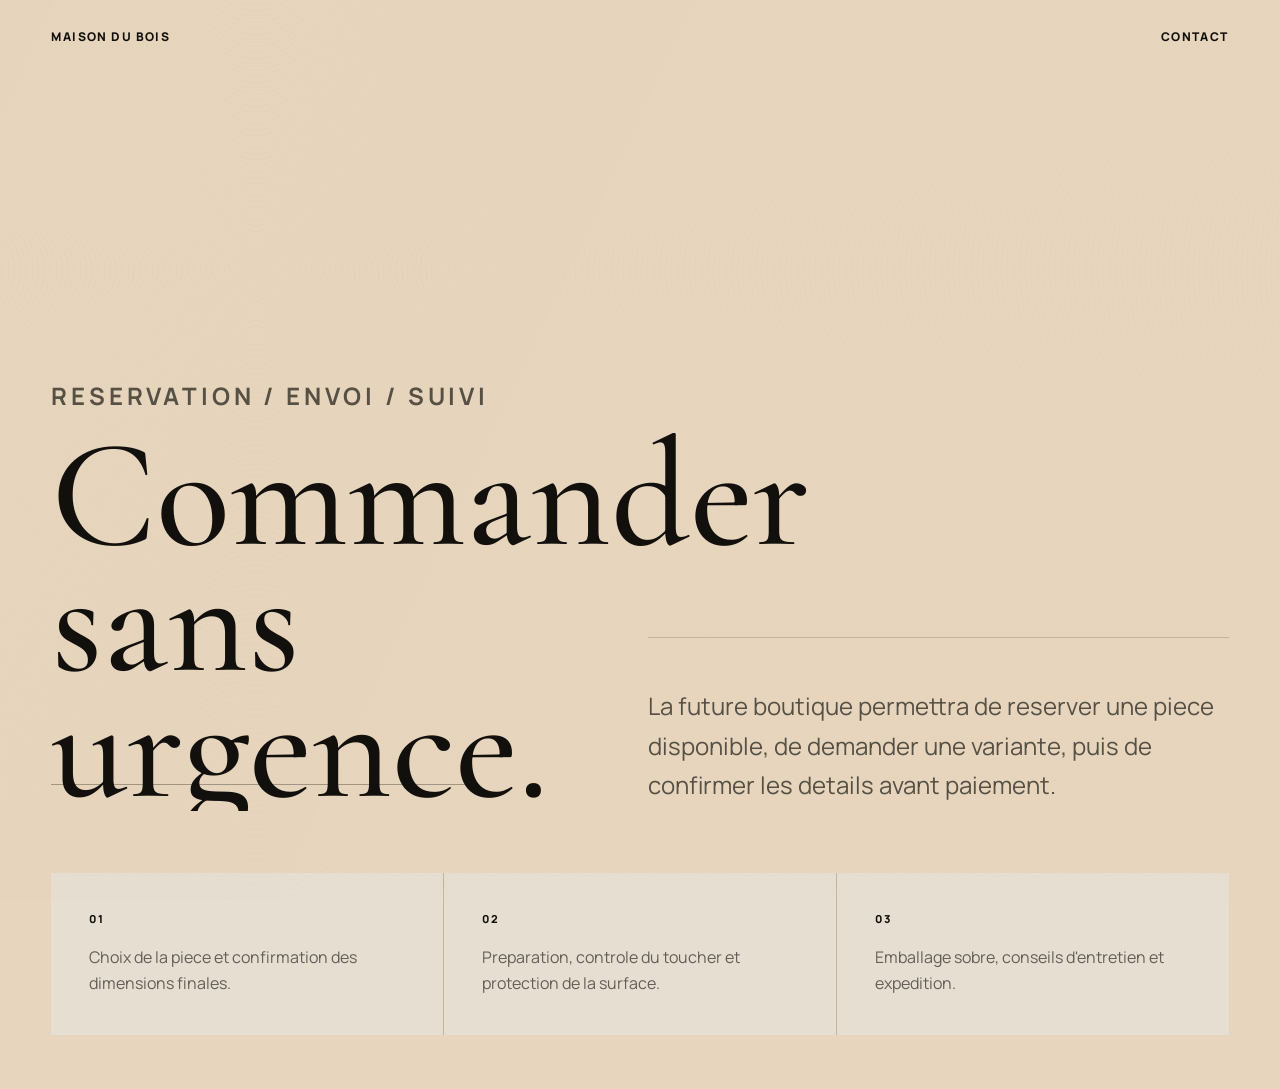
==== commande.html @ fa30abc0 "Ajouter la page commande" ====
<!doctype html>
<html lang="fr">
  <head>
    <meta charset="utf-8" />
    <meta name="viewport" content="width=device-width, initial-scale=1" />
    <title>Commande | Maison du Bois</title>
    <meta name="description" content="Reservation, commande et livraison des objets Maison du Bois." />
    <link rel="preconnect" href="https://fonts.googleapis.com" />
    <link rel="preconnect" href="https://fonts.gstatic.com" crossorigin />
    <link href="https://fonts.googleapis.com/css2?family=Cormorant+Garamond:wght@400;500;600&family=Manrope:wght@400;500;600;700&display=swap" rel="stylesheet" />
    <link rel="stylesheet" href="styles.css" />
    <link rel="stylesheet" href="solid-colors.css" />
    <link rel="stylesheet" href="immersive.css" />
  </head>
  <body class="page-body">
    <main class="page-shell">
      <nav class="page-nav"><a href="index.html">Maison du Bois</a><a href="contact.html">Contact</a></nav>
      <section class="page-hero">
        <div><p class="kicker">Reservation / Envoi / Suivi</p><h1>Commander sans urgence.</h1></div>
        <div class="page-panel"><p>La future boutique permettra de reserver une piece disponible, de demander une variante, puis de confirmer les details avant paiement.</p></div>
      </section>
      <section class="content-grid">
        <article><span>01</span><p>Choix de la piece et confirmation des dimensions finales.</p></article>
        <article><span>02</span><p>Preparation, controle du toucher et protection de la surface.</p></article>
        <article><span>03</span><p>Emballage sobre, conseils d'entretien et expedition.</p></article>
      </section>
    </main>
    <script src="immersive.js"></script>
  </body>
</html>
---- styles.css ----
:root {
  --ivory: #f4efe5;
  --ink: #12100c;
  --muted: rgba(18, 16, 12, 0.62);
  --line: rgba(18, 16, 12, 0.16);
  --serif: "Cormorant Garamond", Georgia, "Times New Roman", serif;
  --sans: "Manrope", Arial, Helvetica, sans-serif;
}

* { box-sizing: border-box; }
html { scroll-behavior: smooth; }
body {
  margin: 0;
  background: var(--ivory);
  color: var(--ink);
  font-family: var(--sans);
  overflow-x: hidden;
}
body::after {
  content: "";
  position: fixed;
  z-index: 200;
  inset: 0;
  pointer-events: none;
  opacity: 0.055;
  background-image: linear-gradient(115deg, rgba(18,16,12,0.08), transparent 42%), repeating-radial-gradient(circle at 20% 30%, rgba(18,16,12,0.2) 0 0.4px, transparent 0.8px 2.4px);
  mix-blend-mode: multiply;
}
body.intro-active { overflow: hidden; }
button, input, textarea { font: inherit; }
button, a { color: inherit; }

.intro {
  position: fixed;
  z-index: 100;
  inset: 0;
  display: grid;
  place-items: center;
  background: radial-gradient(circle at 50% 44%, rgba(255,255,255,0.62), transparent 28%), linear-gradient(135deg, #1b1610 0%, #7a5031 28%, #efe5d3 50%, #f7f0e4 62%, #3a271a 100%);
  color: var(--ink);
  transition: opacity 900ms cubic-bezier(0.19,1,0.22,1), visibility 900ms;
}
.intro::before, .intro::after {
  content: "";
  position: absolute;
  inset: 28px;
  border: 1px solid rgba(244,239,229,0.25);
  transform: scaleX(0);
  pointer-events: none;
  animation: frameReveal 1400ms cubic-bezier(0.19,1,0.22,1) 180ms forwards;
}
.intro::after { inset: 38px; transform-origin: right; animation-delay: 360ms; }
.intro.is-hidden { opacity: 0; visibility: hidden; pointer-events: none; }
.intro-content { position: relative; z-index: 2; display: grid; justify-items: center; gap: 28px; color: #f8f0e4; text-align: center; }
.intro-kicker, .intro-subtitle { margin: 0; text-transform: uppercase; letter-spacing: 0.18em; font-size: 11px; font-weight: 700; opacity: 0; animation: introText 1000ms cubic-bezier(0.19,1,0.22,1) 620ms forwards; }
.intro-subtitle { max-width: 280px; letter-spacing: 0.08em; line-height: 1.8; animation-delay: 820ms; }
.intro-mark {
  position: relative;
  width: min(330px, 72vw);
  aspect-ratio: 1;
  display: grid;
  place-items: center;
  border: 1px solid rgba(248,240,228,0.62);
  border-radius: 50%;
  text-align: center;
  text-transform: uppercase;
  letter-spacing: 0.08em;
  font-family: var(--serif);
  font-size: clamp(42px, 9vw, 86px);
  font-weight: 500;
  line-height: 0.84;
  color: #fff7ea;
  opacity: 0;
  box-shadow: 0 0 90px rgba(255,235,196,0.2), inset 0 0 70px rgba(255,255,255,0.08);
  animation: introMark 1200ms cubic-bezier(0.19,1,0.22,1) 420ms forwards;
}
.intro-mark::before, .intro-mark::after { content: ""; position: absolute; inset: 17px; border: 1px solid rgba(248,240,228,0.16); border-radius: 50%; }
.intro-mark::after { inset: auto; width: 1px; height: min(22vh,170px); bottom: calc(100% + 26px); left: 50%; background: linear-gradient(transparent, rgba(248,240,228,0.52)); border: 0; }
.enter-button {
  position: absolute;
  z-index: 2;
  bottom: clamp(34px, 8vh, 76px);
  min-width: 148px;
  height: 48px;
  border: 1px solid var(--ink);
  border-radius: 999px;
  background: rgba(18,16,12,0.86);
  color: #fff4e4;
  cursor: pointer;
  text-transform: uppercase;
  letter-spacing: 0.14em;
  font-size: 12px;
  font-weight: 700;
  overflow: hidden;
  opacity: 0;
  transform: translateY(18px);
  animation: enterRise 900ms cubic-bezier(0.19,1,0.22,1) 780ms forwards;
}
.enter-button::before, .buy-button::before { content: ""; position: absolute; inset: 0; transform: translateX(-110%); background: linear-gradient(90deg, transparent, rgba(255,255,255,0.22), transparent); transition: transform 700ms cubic-bezier(0.19,1,0.22,1); }
.enter-button:hover::before, .buy-button:hover::before { transform: translateX(110%); }

.topbar { position: fixed; z-index: 30; inset: 0 0 auto; height: 76px; display: flex; align-items: center; justify-content: space-between; padding: 18px clamp(18px,4vw,54px); mix-blend-mode: difference; color: white; }
.brand, .topbar a, .plain-button { text-decoration: none; text-transform: uppercase; letter-spacing: 0.12em; font-size: 12px; font-weight: 700; }
.topbar nav { display: flex; align-items: center; gap: 22px; }
.plain-button, .cart-button, .menu-button, .buy-button, .switcher button, .checkout { border: 1px solid currentColor; background: transparent; cursor: pointer; }
.plain-button { border: 0; padding: 0; }
.cart-button { height: 38px; padding: 0 13px; border-radius: 999px; text-transform: uppercase; letter-spacing: 0.1em; font-size: 12px; }
.cart-button span { display: inline-grid; place-items: center; min-width: 18px; height: 18px; margin-left: 7px; border-radius: 50%; background: currentColor; color: var(--ink); font-size: 10px; }
.menu-button { width: 38px; height: 38px; border-radius: 50%; display: grid; place-content: center; gap: 5px; }
.menu-button span { display: block; width: 15px; height: 1px; background: currentColor; }

.experience { position: relative; min-height: 100svh; overflow: hidden; background: var(--scene-bg); transition: background 850ms cubic-bezier(0.19,1,0.22,1); }
.experience::before { content: ""; position: absolute; z-index: 1; inset: 0; pointer-events: none; background: linear-gradient(90deg, rgba(18,16,12,0.045), transparent 18%, transparent 82%, rgba(18,16,12,0.055)), linear-gradient(180deg, rgba(255,255,255,0.16), transparent 38%, rgba(18,16,12,0.04)); }
.experience::after { content: ""; position: absolute; z-index: 1; top: 18%; right: 7%; width: min(32vw,380px); height: 1px; background: linear-gradient(90deg, transparent, rgba(18,16,12,0.42), transparent); transform-origin: left; animation: signatureSweep 7200ms cubic-bezier(0.19,1,0.22,1) infinite; }
.experience.theme-bowl { --scene-bg: radial-gradient(circle at 58% 48%, rgba(255,244,216,0.9), rgba(181,111,59,0) 32%), linear-gradient(100deg, #3d2718 0%, #b77b4f 38%, #f5ead8 55%, #6a4429 100%); }
.experience.theme-tray { --scene-bg: radial-gradient(circle at 57% 49%, rgba(255,241,196,0.86), rgba(195,148,72,0) 33%), linear-gradient(100deg, #2e2518 0%, #c69548 40%, #f7ead1 58%, #7c5a27 100%); }
.experience.theme-totem { --scene-bg: radial-gradient(circle at 56% 48%, rgba(246,255,224,0.84), rgba(132,153,104,0) 34%), linear-gradient(100deg, #253019 0%, #9caf75 38%, #f1edd6 57%, #4c5a35 100%); }
#scene { position: absolute; inset: 0; width: 100%; height: 100%; cursor: grab; }
#scene:active { cursor: grabbing; }
.luxury-orbit { position: absolute; z-index: 1; right: clamp(38px,12vw,190px); top: 50%; width: min(38vw,460px); aspect-ratio: 1; border: 1px solid rgba(18,16,12,0.08); border-radius: 50%; transform: translateY(-50%) rotate(0deg); animation: slowOrbit 24000ms linear infinite; pointer-events: none; }
.luxury-orbit::before { content: ""; position: absolute; inset: 16%; border-top: 1px solid rgba(18,16,12,0.14); border-radius: 50%; }
.vertical-signature { position: absolute; z-index: 2; right: 24px; top: 50%; transform: translateY(-50%) rotate(180deg); writing-mode: vertical-rl; text-transform: uppercase; letter-spacing: 0.16em; font-size: 10px; color: rgba(18,16,12,0.42); pointer-events: none; }
.product-copy { position: absolute; z-index: 2; left: clamp(18px,4vw,54px); top: 24vh; max-width: min(410px,42vw); pointer-events: none; }
body:not(.intro-active) .product-copy { animation: copyEnter 1000ms cubic-bezier(0.19,1,0.22,1) both; }
body:not(.intro-active) .product-meta, body:not(.intro-active) .switcher, body:not(.intro-active) .topbar { animation: softEnter 900ms cubic-bezier(0.19,1,0.22,1) 150ms both; }
.product-copy.is-changing, .product-meta.is-changing { animation: copySwap 520ms cubic-bezier(0.19,1,0.22,1) both; }
.kicker { margin: 0 0 18px; text-transform: uppercase; letter-spacing: 0.16em; font-size: 12px; font-weight: 700; }
h1 { margin: 0 0 18px; font-family: var(--serif); font-size: clamp(64px,10vw,148px); line-height: 0.86; font-weight: 500; }
.product-copy p:last-child { margin: 0; color: var(--muted); font-size: 17px; line-height: 1.6; }
.product-meta { position: absolute; z-index: 2; right: clamp(18px,4vw,54px); bottom: clamp(28px,5vw,64px); width: min(330px, calc(100% - 36px)); }
.product-meta span { display: block; margin-bottom: 10px; font-family: var(--serif); font-size: 74px; line-height: 0.82; }
.product-meta p { margin: 0 0 18px; text-transform: uppercase; letter-spacing: 0.14em; font-size: 12px; font-weight: 700; }
.buy-button, .checkout { width: 100%; height: 52px; border-radius: 999px; background: var(--ink); color: var(--ivory); text-transform: uppercase; letter-spacing: 0.12em; font-size: 12px; }
.buy-button { position: relative; overflow: hidden; }
.switcher { position: absolute; z-index: 3; left: 50%; bottom: clamp(24px,5vw,56px); transform: translateX(-50%); display: grid; grid-template-columns: 54px 136px 54px; align-items: center; gap: 14px; text-align: center; }
.switcher button { width: 54px; height: 54px; border-radius: 50%; background: rgba(244,239,229,0.7); backdrop-filter: blur(12px); font-size: 34px; line-height: 1; }
.switcher span, .switcher small { display: block; text-transform: uppercase; letter-spacing: 0.12em; font-size: 11px; }
.switcher small { margin-top: 7px; color: var(--muted); }
.product-link { position: absolute; z-index: 3; left: clamp(18px,4vw,54px); bottom: clamp(28px,5vw,64px); text-decoration: none; text-transform: uppercase; letter-spacing: 0.14em; font-size: 11px; font-weight: 800; border-bottom: 1px solid currentColor; padding-bottom: 8px; }

.atelier-band { display: grid; grid-template-columns: 1fr 1.4fr; gap: clamp(28px,6vw,90px); padding: clamp(70px,10vw,130px) clamp(18px,4vw,54px); background: var(--ink); color: var(--ivory); }
.atelier-band p:first-child { margin: 0; font-family: var(--serif); font-size: clamp(42px,6vw,86px); line-height: 0.95; }
.atelier-band p:last-child { align-self: end; margin: 0; max-width: 720px; color: rgba(244,239,229,0.72); font-size: 20px; line-height: 1.65; }
.matter { display: flex; gap: 10px; overflow: hidden; padding: 18px clamp(18px,4vw,54px); }
.matter span { flex: 1; min-width: 130px; padding: 13px 16px; border: 1px solid var(--line); border-radius: 999px; text-align: center; text-transform: uppercase; letter-spacing: 0.1em; font-size: 11px; font-weight: 700; }
.collection-section, .story-section, .process-section, .contact-section, .faq-section { padding: clamp(76px,11vw,150px) clamp(18px,4vw,54px); }
.section-heading { display: grid; grid-template-columns: minmax(150px,0.65fr) minmax(280px,1fr); gap: clamp(28px,7vw,110px); align-items: end; margin-bottom: clamp(34px,6vw,84px); }
.section-heading h2, .story-line h2, .contact-copy h2 { margin: 0; max-width: 930px; font-family: var(--serif); font-size: clamp(46px,7vw,112px); line-height: 0.94; font-weight: 500; }
.collection-grid { display: grid; grid-template-columns: repeat(3, minmax(0,1fr)); border-top: 1px solid var(--line); border-bottom: 1px solid var(--line); }
.product-card { min-height: 370px; padding: clamp(22px,3vw,42px); border-right: 1px solid var(--line); display: flex; flex-direction: column; justify-content: space-between; transition: background 420ms ease, transform 420ms cubic-bezier(0.19,1,0.22,1); }
.product-card:last-child { border-right: 0; }
.product-card:hover { background: rgba(18,16,12,0.035); transform: translateY(-8px); }
.product-card span, .process-item span { font-family: var(--serif); font-size: 48px; line-height: 1; }
.product-card h3 { margin: auto 0 18px; font-family: var(--serif); font-size: clamp(34px,4vw,56px); line-height: 0.95; font-weight: 500; }
.product-card p, .story-copy p, .contact-copy p, .care-section > p:last-child, .faq-list p, .process-item p { color: var(--muted); line-height: 1.7; font-size: 17px; }
.product-card button, .product-card a { align-self: flex-start; margin-top: 26px; border: 0; border-bottom: 1px solid currentColor; padding: 0 0 8px; background: transparent; text-transform: uppercase; letter-spacing: 0.12em; font-size: 11px; font-weight: 700; cursor: pointer; text-decoration: none; }
.product-card a { margin-top: 12px; color: var(--muted); }
.product-strip { display: grid; grid-template-columns: minmax(240px,0.56fr) minmax(0,1fr); gap: clamp(28px,7vw,100px); padding: clamp(74px,10vw,132px) 0 clamp(74px,10vw,132px) clamp(18px,4vw,54px); background: #211a13; color: var(--ivory); overflow: hidden; }
.product-strip h2 { margin: 0; font-family: var(--serif); font-size: clamp(42px,6vw,90px); font-weight: 500; line-height: 0.94; }
.strip-track { display: grid; grid-auto-flow: column; grid-auto-columns: minmax(250px,38vw); gap: 16px; overflow-x: auto; scroll-snap-type: x mandatory; padding: 0 clamp(18px,4vw,54px) 20px 0; }
.strip-track article { min-height: 390px; scroll-snap-align: center; border: 1px solid rgba(244,239,229,0.16); padding: 28px; display: flex; flex-direction: column; justify-content: space-between; background: linear-gradient(140deg, rgba(255,244,222,0.12), transparent 42%), rgba(255,255,255,0.025); cursor: pointer; transition: background 420ms ease, transform 420ms cubic-bezier(0.19,1,0.22,1); }
.strip-track article:hover { transform: translateY(-6px); background: linear-gradient(140deg, rgba(255,244,222,0.2), transparent 42%), rgba(255,255,255,0.055); }
.strip-track span, .strip-track h3 { font-family: var(--serif); }
.strip-track span { font-size: 54px; }
.strip-track h3 { margin: auto 0 18px; font-size: clamp(36px,4.5vw,68px); line-height: 0.9; font-weight: 500; }
.strip-track p { margin: 0; color: rgba(244,239,229,0.62); text-transform: uppercase; letter-spacing: 0.12em; font-size: 11px; }
.story-section { display: grid; grid-template-columns: minmax(240px,0.9fr) minmax(280px,1fr); gap: clamp(30px,8vw,120px); background: #16130f; color: var(--ivory); }
.story-copy { align-self: end; display: grid; gap: 20px; }
.story-copy p { color: rgba(244,239,229,0.68); margin: 0; }
.process-list { border-top: 1px solid var(--line); }
.process-item { display: grid; grid-template-columns: 120px minmax(260px,1fr); gap: clamp(18px,4vw,70px); padding: 30px 0; border-bottom: 1px solid var(--line); align-items: center; }
.process-item p { margin: 0; max-width: 760px; }
.care-section { display: grid; grid-template-columns: 0.4fr 1fr; gap: clamp(28px,8vw,120px); padding: clamp(58px,9vw,110px) clamp(18px,4vw,54px); background: #e8dfcf; }
.care-section > p:last-child { margin: 0; max-width: 860px; font-family: var(--serif); font-size: clamp(30px,4.4vw,64px); line-height: 1.08; color: var(--ink); }
.contact-section { display: grid; grid-template-columns: minmax(260px,1fr) minmax(280px,520px); gap: clamp(30px,8vw,120px); align-items: start; }
.contact-form { display: grid; gap: 18px; }
.contact-form label { display: grid; gap: 10px; text-transform: uppercase; letter-spacing: 0.12em; font-size: 11px; font-weight: 700; }
.contact-form input, .contact-form textarea { width: 100%; border: 0; border-bottom: 1px solid var(--ink); background: transparent; padding: 15px 0; outline: 0; color: var(--ink); text-transform: none; letter-spacing: 0; font-size: 18px; font-weight: 400; }
.contact-form textarea { min-height: 130px; resize: vertical; }
.form-note { min-height: 22px; margin: 0; color: var(--muted); font-size: 14px; }
.faq-section { background: #f8f4ec; }
.faq-list { border-top: 1px solid var(--line); }
.faq-list details { border-bottom: 1px solid var(--line); padding: 24px 0; }
.faq-list summary { cursor: pointer; list-style: none; font-family: var(--serif); font-size: clamp(26px,3vw,42px); }
.faq-list summary::-webkit-details-marker { display: none; }
.faq-list summary::after { content: "+"; float: right; font-family: var(--sans); font-size: 28px; }
.faq-list details[open] summary::after { content: "-"; }
.site-footer { display: grid; grid-template-columns: 1fr repeat(3, auto); gap: 20px; padding: 28px clamp(18px,4vw,54px); border-top: 1px solid var(--line); text-transform: uppercase; letter-spacing: 0.12em; font-size: 11px; font-weight: 700; }
.site-footer a { text-decoration: none; }
.reveal { opacity: 0; transform: translateY(34px); filter: blur(10px); transition: opacity 1000ms cubic-bezier(0.19,1,0.22,1), transform 1000ms cubic-bezier(0.19,1,0.22,1), filter 1000ms cubic-bezier(0.19,1,0.22,1); }
.reveal.is-visible { opacity: 1; transform: translateY(0); filter: blur(0); }

.panel { position: fixed; z-index: 50; top: 0; right: 0; width: min(440px,100%); height: 100svh; padding: 24px; background: var(--ivory); transform: translateX(100%); transition: transform 220ms ease; }
.panel.is-open { transform: translateX(0); }
.panel-head { display: flex; justify-content: space-between; align-items: center; padding-bottom: 18px; border-bottom: 1px solid var(--line); margin-bottom: 22px; }
.panel-head h2 { margin: 0; text-transform: uppercase; letter-spacing: 0.12em; font-size: 13px; }
.panel-head button { border: 0; background: transparent; cursor: pointer; font-size: 22px; }
.empty { color: var(--muted); }
.cart-line { display: flex; justify-content: space-between; padding: 14px 0; border-bottom: 1px solid var(--line); }
.checkout { position: absolute; left: 24px; right: 24px; bottom: 24px; width: calc(100% - 48px); }
.contact-form .checkout { position: relative; left: auto; right: auto; bottom: auto; width: 100%; margin-top: 10px; }
.panel input { width: 100%; border: 0; border-bottom: 1px solid var(--ink); background: transparent; padding: 18px 0; outline: 0; font-size: 20px; }
.menu-panel a { display: block; padding: 18px 0; border-bottom: 1px solid var(--line); text-decoration: none; font-family: var(--serif); font-size: 44px; }
.overlay { position: fixed; inset: 0; z-index: 40; pointer-events: none; opacity: 0; background: rgba(18,16,12,0.38); transition: opacity 220ms ease; }
.overlay.is-open { pointer-events: auto; opacity: 1; }

.page-body { min-height: 100svh; background: radial-gradient(circle at 80% 18%, rgba(170,112,57,0.28), transparent 28%), linear-gradient(140deg, #f5eee2, #e2d0b6 56%, #231a12); }
.page-shell { min-height: 100svh; padding: 28px clamp(18px,4vw,54px) 54px; }
.page-nav { display: flex; align-items: center; justify-content: space-between; gap: 20px; text-transform: uppercase; letter-spacing: 0.12em; font-size: 12px; font-weight: 800; }
.page-nav a { text-decoration: none; }
.page-hero { display: grid; grid-template-columns: minmax(280px,0.85fr) minmax(280px,1fr); gap: clamp(34px,8vw,120px); align-items: end; min-height: calc(100svh - 116px); padding-top: 80px; }
.page-hero h1 { max-width: 920px; font-family: var(--serif); font-size: clamp(72px,12vw,164px); line-height: 0.82; font-weight: 500; }
.page-hero p { max-width: 640px; color: rgba(18,16,12,0.68); font-size: clamp(18px,2vw,24px); line-height: 1.65; }
.page-panel { border-top: 1px solid var(--line); padding-top: 24px; }
.product-visual { min-height: min(58vw,620px); border: 1px solid rgba(18,16,12,0.14); background: radial-gradient(circle at 48% 38%, rgba(255,244,220,0.68), transparent 29%), linear-gradient(135deg, rgba(83,43,20,0.88), rgba(190,126,66,0.65), rgba(245,235,216,0.78)); display: grid; place-items: center; position: relative; overflow: hidden; }
.product-visual::before { content: ""; width: min(56%,310px); aspect-ratio: 1.65; border-radius: 34% 42% 38% 44%; background: linear-gradient(90deg, rgba(54,24,10,0.38), transparent 22%, rgba(255,226,168,0.36) 54%, rgba(54,24,10,0.28)), repeating-linear-gradient(8deg, rgba(68,30,12,0.22) 0 2px, rgba(205,134,68,0.26) 2px 8px); box-shadow: 0 38px 90px rgba(18,16,12,0.28); transform: rotate(-8deg); }
.product-visual.round::before { aspect-ratio: 0.76; border-radius: 46% 44% 34% 36%; }
.product-visual.board::before { aspect-ratio: 2.7; border-radius: 40px; }
.product-specs, .content-grid { display: grid; grid-template-columns: repeat(3,minmax(0,1fr)); gap: 1px; margin-top: 44px; background: var(--line); }
.product-specs div, .content-grid article { background: rgba(244,239,229,0.72); padding: clamp(22px,3vw,38px); }
.product-specs span, .content-grid span { display: block; margin-bottom: 18px; text-transform: uppercase; letter-spacing: 0.14em; font-size: 11px; font-weight: 800; }
.product-specs p, .content-grid p { margin: 0; color: var(--muted); line-height: 1.65; }
.page-actions { display: flex; gap: 12px; flex-wrap: wrap; margin-top: 34px; }
.page-actions a { min-width: 172px; height: 50px; display: inline-grid; place-items: center; border: 1px solid var(--ink); border-radius: 999px; text-decoration: none; text-transform: uppercase; letter-spacing: 0.12em; font-size: 11px; font-weight: 800; }
.page-actions a:first-child { background: var(--ink); color: var(--ivory); }

@keyframes frameReveal { to { transform: scaleX(1); } }
@keyframes introMark { from { opacity: 0; transform: scale(0.94); filter: blur(8px); } to { opacity: 1; transform: scale(1); filter: blur(0); } }
@keyframes introText { from { opacity: 0; transform: translateY(12px); filter: blur(8px); } to { opacity: 0.82; transform: translateY(0); filter: blur(0); } }
@keyframes enterRise { to { opacity: 1; transform: translateY(0); } }
@keyframes copyEnter { from { opacity: 0; transform: translateY(26px); filter: blur(9px); } to { opacity: 1; transform: translateY(0); filter: blur(0); } }
@keyframes softEnter { from { opacity: 0; transform: translateY(16px); } to { opacity: 1; transform: translateY(0); } }
@keyframes copySwap { from { opacity: 0; transform: translateY(16px); filter: blur(8px); } to { opacity: 1; transform: translateY(0); filter: blur(0); } }
@keyframes slowOrbit { to { transform: translateY(-50%) rotate(360deg); } }
@keyframes signatureSweep { 0%, 18% { transform: scaleX(0); opacity: 0; } 42% { transform: scaleX(1); opacity: 0.6; } 70%, 100% { transform: scaleX(0); opacity: 0; } }
@media (prefers-reduced-motion: reduce) { *, *::before, *::after { animation-duration: 1ms !important; scroll-behavior: auto !important; transition-duration: 1ms !important; } }
@media (max-width: 820px) {
  .topbar nav a, .plain-button { display: none; }
  .product-copy { top: 92px; max-width: calc(100% - 36px); }
  h1 { max-width: 7ch; font-size: 64px; }
  .product-copy p:last-child { max-width: 280px; font-size: 15px; }
  .product-meta { left: 18px; right: 18px; bottom: 112px; width: auto; }
  .product-link { left: 18px; bottom: 92px; }
  .product-meta span { display: none; }
  .switcher { bottom: 28px; grid-template-columns: 50px 120px 50px; gap: 10px; }
  .switcher button { width: 50px; height: 50px; }
  .atelier-band, .collection-grid, .story-section, .contact-section, .section-heading, .care-section, .product-strip, .page-hero, .product-specs, .content-grid { grid-template-columns: 1fr; }
  .vertical-signature, .luxury-orbit { display: none; }
  .product-strip { padding-right: 0; }
  .strip-track { grid-auto-columns: minmax(230px,76vw); }
  .product-card { min-height: 300px; border-right: 0; border-bottom: 1px solid var(--line); }
  .site-footer { grid-template-columns: 1fr; }
  .product-visual { min-height: 420px; }
}
@media (max-width: 460px) {
  .topbar { height: 64px; padding: 13px 14px; }
  .brand { max-width: 120px; }
  .cart-button { width: 38px; padding: 0; font-size: 0; }
  .cart-button span { margin-left: 0; }
  .product-copy { top: 82px; }
  h1 { font-size: 52px; }
}
---- solid-colors.css ----
.intro {
  background: #1b1610;
}

.experience::before {
  background: rgba(255, 244, 226, 0.035);
}

.experience::after {
  background: rgba(18, 16, 12, 0.42);
}

.experience.theme-bowl {
  --scene-bg: #9b633d;
}

.experience.theme-tray {
  --scene-bg: #b98a48;
}

.experience.theme-totem {
  --scene-bg: #7f8f61;
}

.page-body {
  background: #e7d6bd;
}

.product-visual {
  background: #a87047;
}

.product-visual::before {
  background: #6f3718;
}

.strip-track article {
  background: rgba(255, 255, 255, 0.025);
}

.strip-track article:hover {
  background: rgba(255, 255, 255, 0.055);
}
---- immersive.css ----
body {
  --scroll-tone: #f4efe5;
}

.scroll-progress {
  position: fixed;
  z-index: 80;
  left: 0;
  top: 0;
  width: 100%;
  height: 2px;
  transform-origin: left;
  transform: scaleX(0);
  background: currentColor;
  color: rgba(244, 239, 229, 0.9);
  mix-blend-mode: difference;
  pointer-events: none;
}

.reveal,
.kinetic-line,
.section-heading,
.story-copy,
.process-item,
.product-card,
.content-grid article,
.product-specs div {
  will-change: transform, opacity, filter;
}

.kinetic-line {
  display: inline-block;
  overflow: hidden;
  vertical-align: top;
}

.kinetic-line > span {
  display: inline-block;
  transform: translateY(112%) rotate(2deg);
  opacity: 0;
  filter: blur(12px);
  transition:
    transform 1100ms cubic-bezier(0.19, 1, 0.22, 1),
    opacity 900ms cubic-bezier(0.19, 1, 0.22, 1),
    filter 900ms cubic-bezier(0.19, 1, 0.22, 1);
}

.is-visible .kinetic-line > span,
.kinetic-line.is-visible > span {
  transform: translateY(0) rotate(0deg);
  opacity: 1;
  filter: blur(0);
}

.section-heading h2,
.story-line h2,
.contact-copy h2,
.page-hero h1 {
  letter-spacing: 0;
  text-wrap: balance;
}

.scroll-chapter {
  min-height: 88svh;
  display: grid;
  grid-template-columns: minmax(260px, 0.85fr) minmax(280px, 1fr);
  align-items: center;
  gap: clamp(34px, 8vw, 120px);
  padding: clamp(90px, 12vw, 170px) clamp(18px, 4vw, 54px);
  background: var(--chapter-bg);
  color: var(--chapter-ink);
  transition: background 700ms cubic-bezier(0.19, 1, 0.22, 1), color 700ms cubic-bezier(0.19, 1, 0.22, 1);
}

.scroll-chapter h2 {
  margin: 0;
  max-width: 920px;
  font-family: var(--serif);
  font-size: clamp(58px, 9vw, 140px);
  line-height: 0.86;
  font-weight: 500;
}

.scroll-chapter p {
  margin: 0;
  max-width: 650px;
  color: color-mix(in srgb, var(--chapter-ink) 68%, transparent);
  font-size: clamp(18px, 2vw, 24px);
  line-height: 1.65;
}

.chapter-dark {
  --chapter-bg: #16130f;
  --chapter-ink: #f4efe5;
}

.chapter-clay {
  --chapter-bg: #9b633d;
  --chapter-ink: #190f09;
}

.chapter-olive {
  --chapter-bg: #7f8f61;
  --chapter-ink: #11130d;
}

.chapter-stone {
  --chapter-bg: #e7d6bd;
  --chapter-ink: #12100c;
}

.detail-rail {
  display: grid;
  grid-template-columns: repeat(4, minmax(160px, 1fr));
  border-top: 1px solid currentColor;
  border-bottom: 1px solid currentColor;
}

.detail-rail span {
  min-height: 150px;
  display: grid;
  align-content: end;
  padding: 22px;
  border-right: 1px solid currentColor;
  text-transform: uppercase;
  letter-spacing: 0.12em;
  font-size: 11px;
  font-weight: 800;
}

.detail-rail span:last-child {
  border-right: 0;
}

.page-hero,
.product-specs,
.content-grid {
  animation: pageArrive 1100ms cubic-bezier(0.19, 1, 0.22, 1) both;
}

.page-hero {
  position: relative;
}

.page-hero::after {
  content: "";
  position: absolute;
  left: 0;
  bottom: 44px;
  width: min(38vw, 420px);
  height: 1px;
  background: currentColor;
  opacity: 0.32;
  transform-origin: left;
  animation: lineGrow 1400ms cubic-bezier(0.19, 1, 0.22, 1) both 260ms;
}

.page-body .contact-form,
.page-body .page-panel,
.product-visual {
  transform: translateY(18px);
  animation: pageFloat 1200ms cubic-bezier(0.19, 1, 0.22, 1) both 180ms;
}

.site-footer {
  background: #12100c;
  color: #f4efe5;
}

@keyframes pageArrive {
  from { opacity: 0; transform: translateY(26px); filter: blur(12px); }
  to { opacity: 1; transform: translateY(0); filter: blur(0); }
}

@keyframes pageFloat {
  from { opacity: 0; transform: translateY(34px) scale(0.985); filter: blur(14px); }
  to { opacity: 1; transform: translateY(0) scale(1); filter: blur(0); }
}

@keyframes lineGrow {
  from { transform: scaleX(0); }
  to { transform: scaleX(1); }
}

@media (max-width: 820px) {
  .scroll-chapter {
    grid-template-columns: 1fr;
    min-height: auto;
  }

  .detail-rail {
    grid-template-columns: 1fr 1fr;
  }
}
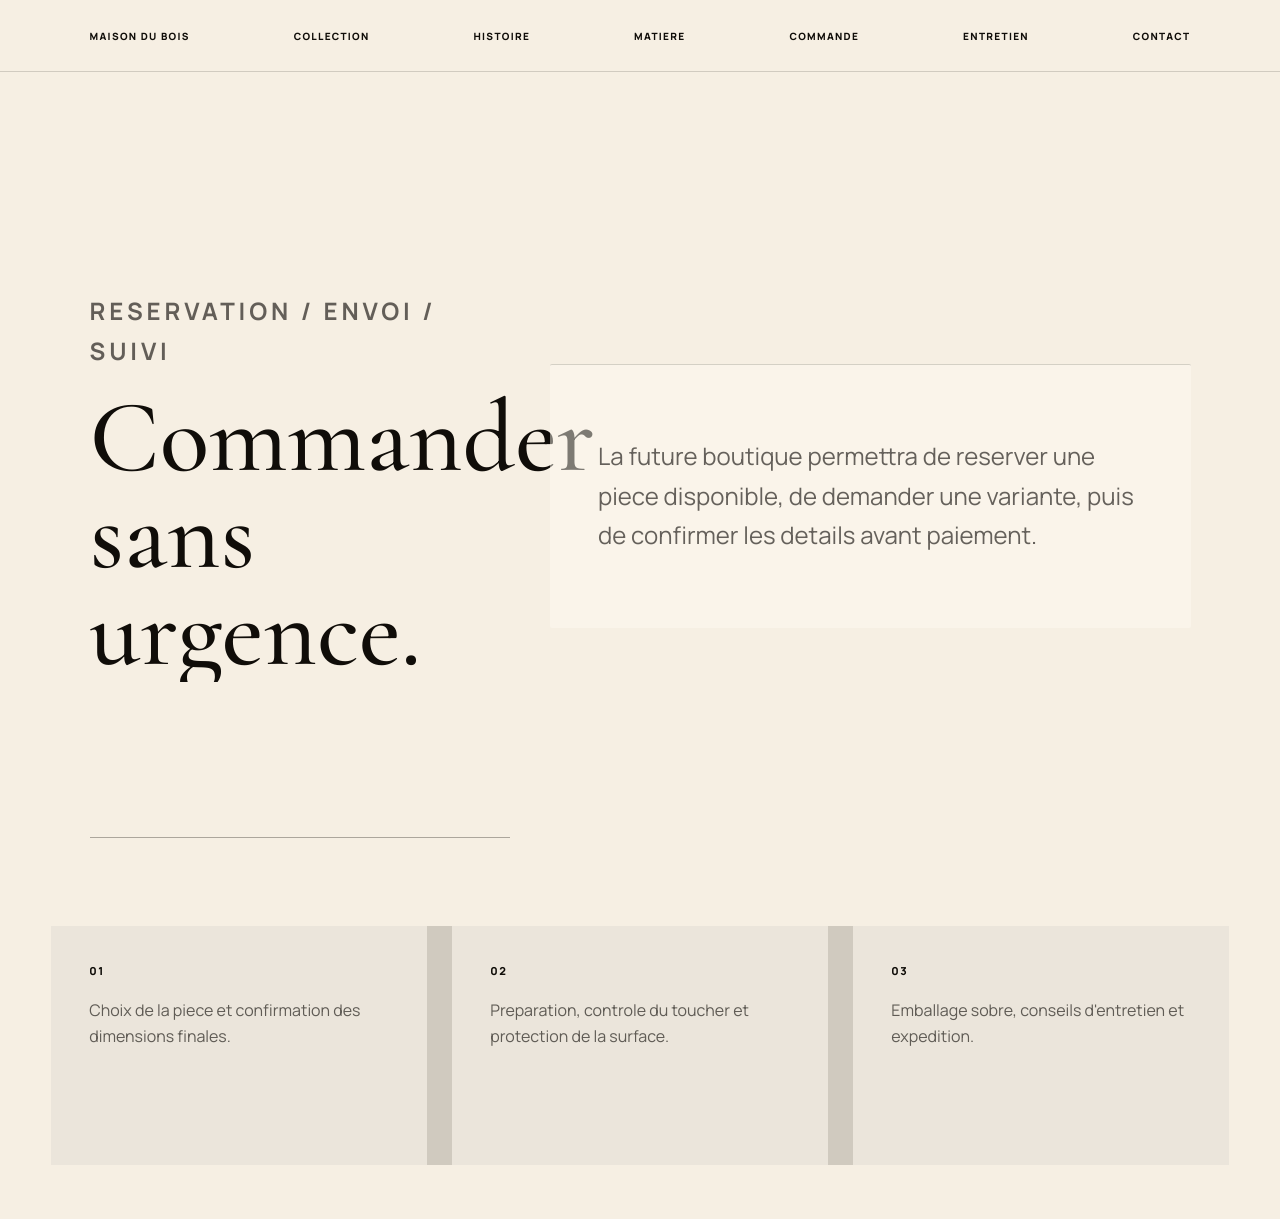
==== commit 223f5df3: "Unify order page design" ====
--- a/commande.html
+++ b/commande.html
@@ -7,24 +7,12 @@
     <meta name="description" content="Reservation, commande et livraison des objets Maison du Bois." />
     <link rel="preconnect" href="https://fonts.googleapis.com" />
     <link rel="preconnect" href="https://fonts.gstatic.com" crossorigin />
-    <link href="https://fonts.googleapis.com/css2?family=Cormorant+Garamond:wght@400;500;600&family=Manrope:wght@400;500;600;700&display=swap" rel="stylesheet" />
+    <link href="https://fonts.googleapis.com/css2?family=Cormorant+Garamond:wght@400;500;600&family=Manrope:wght@400;500;600;700;800&display=swap" rel="stylesheet" />
     <link rel="stylesheet" href="styles.css" />
     <link rel="stylesheet" href="solid-colors.css" />
     <link rel="stylesheet" href="immersive.css" />
+    <link rel="stylesheet" href="pro-system.css" />
+    <link rel="stylesheet" href="golden-ratio.css" />
   </head>
-  <body class="page-body">
-    <main class="page-shell">
-      <nav class="page-nav"><a href="index.html">Maison du Bois</a><a href="contact.html">Contact</a></nav>
-      <section class="page-hero">
-        <div><p class="kicker">Reservation / Envoi / Suivi</p><h1>Commander sans urgence.</h1></div>
-        <div class="page-panel"><p>La future boutique permettra de reserver une piece disponible, de demander une variante, puis de confirmer les details avant paiement.</p></div>
-      </section>
-      <section class="content-grid">
-        <article><span>01</span><p>Choix de la piece et confirmation des dimensions finales.</p></article>
-        <article><span>02</span><p>Preparation, controle du toucher et protection de la surface.</p></article>
-        <article><span>03</span><p>Emballage sobre, conseils d'entretien et expedition.</p></article>
-      </section>
-    </main>
-    <script src="immersive.js"></script>
-  </body>
+  <body class="page-body"><main class="page-shell"><nav class="page-nav"><a href="index.html">Maison du Bois</a><a href="index.html#collection">Collection</a><a href="histoire.html">Histoire</a><a href="matiere.html">Matiere</a><a href="commande.html">Commande</a><a href="entretien.html">Entretien</a><a href="contact.html">Contact</a></nav><section class="page-hero"><div><p class="kicker">Reservation / Envoi / Suivi</p><h1>Commander sans urgence.</h1></div><div class="page-panel"><p>La future boutique permettra de reserver une piece disponible, de demander une variante, puis de confirmer les details avant paiement.</p></div></section><section class="content-grid"><article><span>01</span><p>Choix de la piece et confirmation des dimensions finales.</p></article><article><span>02</span><p>Preparation, controle du toucher et protection de la surface.</p></article><article><span>03</span><p>Emballage sobre, conseils d'entretien et expedition.</p></article></section></main><script src="immersive.js"></script></body>
 </html>
--- a/immersive.css
+++ b/immersive.css
@@ -1,194 +1,2 @@
-body {
-  --scroll-tone: #f4efe5;
-}
-
-.scroll-progress {
-  position: fixed;
-  z-index: 80;
-  left: 0;
-  top: 0;
-  width: 100%;
-  height: 2px;
-  transform-origin: left;
-  transform: scaleX(0);
-  background: currentColor;
-  color: rgba(244, 239, 229, 0.9);
-  mix-blend-mode: difference;
-  pointer-events: none;
-}
-
-.reveal,
-.kinetic-line,
-.section-heading,
-.story-copy,
-.process-item,
-.product-card,
-.content-grid article,
-.product-specs div {
-  will-change: transform, opacity, filter;
-}
-
-.kinetic-line {
-  display: inline-block;
-  overflow: hidden;
-  vertical-align: top;
-}
-
-.kinetic-line > span {
-  display: inline-block;
-  transform: translateY(112%) rotate(2deg);
-  opacity: 0;
-  filter: blur(12px);
-  transition:
-    transform 1100ms cubic-bezier(0.19, 1, 0.22, 1),
-    opacity 900ms cubic-bezier(0.19, 1, 0.22, 1),
-    filter 900ms cubic-bezier(0.19, 1, 0.22, 1);
-}
-
-.is-visible .kinetic-line > span,
-.kinetic-line.is-visible > span {
-  transform: translateY(0) rotate(0deg);
-  opacity: 1;
-  filter: blur(0);
-}
-
-.section-heading h2,
-.story-line h2,
-.contact-copy h2,
-.page-hero h1 {
-  letter-spacing: 0;
-  text-wrap: balance;
-}
-
-.scroll-chapter {
-  min-height: 88svh;
-  display: grid;
-  grid-template-columns: minmax(260px, 0.85fr) minmax(280px, 1fr);
-  align-items: center;
-  gap: clamp(34px, 8vw, 120px);
-  padding: clamp(90px, 12vw, 170px) clamp(18px, 4vw, 54px);
-  background: var(--chapter-bg);
-  color: var(--chapter-ink);
-  transition: background 700ms cubic-bezier(0.19, 1, 0.22, 1), color 700ms cubic-bezier(0.19, 1, 0.22, 1);
-}
-
-.scroll-chapter h2 {
-  margin: 0;
-  max-width: 920px;
-  font-family: var(--serif);
-  font-size: clamp(58px, 9vw, 140px);
-  line-height: 0.86;
-  font-weight: 500;
-}
-
-.scroll-chapter p {
-  margin: 0;
-  max-width: 650px;
-  color: color-mix(in srgb, var(--chapter-ink) 68%, transparent);
-  font-size: clamp(18px, 2vw, 24px);
-  line-height: 1.65;
-}
-
-.chapter-dark {
-  --chapter-bg: #16130f;
-  --chapter-ink: #f4efe5;
-}
-
-.chapter-clay {
-  --chapter-bg: #9b633d;
-  --chapter-ink: #190f09;
-}
-
-.chapter-olive {
-  --chapter-bg: #7f8f61;
-  --chapter-ink: #11130d;
-}
-
-.chapter-stone {
-  --chapter-bg: #e7d6bd;
-  --chapter-ink: #12100c;
-}
-
-.detail-rail {
-  display: grid;
-  grid-template-columns: repeat(4, minmax(160px, 1fr));
-  border-top: 1px solid currentColor;
-  border-bottom: 1px solid currentColor;
-}
-
-.detail-rail span {
-  min-height: 150px;
-  display: grid;
-  align-content: end;
-  padding: 22px;
-  border-right: 1px solid currentColor;
-  text-transform: uppercase;
-  letter-spacing: 0.12em;
-  font-size: 11px;
-  font-weight: 800;
-}
-
-.detail-rail span:last-child {
-  border-right: 0;
-}
-
-.page-hero,
-.product-specs,
-.content-grid {
-  animation: pageArrive 1100ms cubic-bezier(0.19, 1, 0.22, 1) both;
-}
-
-.page-hero {
-  position: relative;
-}
-
-.page-hero::after {
-  content: "";
-  position: absolute;
-  left: 0;
-  bottom: 44px;
-  width: min(38vw, 420px);
-  height: 1px;
-  background: currentColor;
-  opacity: 0.32;
-  transform-origin: left;
-  animation: lineGrow 1400ms cubic-bezier(0.19, 1, 0.22, 1) both 260ms;
-}
-
-.page-body .contact-form,
-.page-body .page-panel,
-.product-visual {
-  transform: translateY(18px);
-  animation: pageFloat 1200ms cubic-bezier(0.19, 1, 0.22, 1) both 180ms;
-}
-
-.site-footer {
-  background: #12100c;
-  color: #f4efe5;
-}
-
-@keyframes pageArrive {
-  from { opacity: 0; transform: translateY(26px); filter: blur(12px); }
-  to { opacity: 1; transform: translateY(0); filter: blur(0); }
-}
-
-@keyframes pageFloat {
-  from { opacity: 0; transform: translateY(34px) scale(0.985); filter: blur(14px); }
-  to { opacity: 1; transform: translateY(0) scale(1); filter: blur(0); }
-}
-
-@keyframes lineGrow {
-  from { transform: scaleX(0); }
-  to { transform: scaleX(1); }
-}
-
-@media (max-width: 820px) {
-  .scroll-chapter {
-    grid-template-columns: 1fr;
-    min-height: auto;
-  }
-
-  .detail-rail {
-    grid-template-columns: 1fr 1fr;
-  }
-}
+@import url('https://fonts.googleapis.com/css2?family=Bodoni+Moda:opsz,wght@6..96,400;6..96,500;6..96,600&family=Instrument+Sans:wght@400;500;600;700&display=swap');
+:root{--paper:#f6efe3;--paper-2:#ebe1cf;--ink:#100d09;--cream:#fff6e8;--muted-dark:rgba(16,13,9,.64);--muted-light:rgba(255,246,232,.72);--line-dark:rgba(16,13,9,.16);--line-light:rgba(255,246,232,.18);--hero-wood:#d8b596;--hero-oak:#d9c88e;--hero-olive:#c4d0b3;--serif:"Bodoni Moda",Didot,"Times New Roman",serif;--sans:"Instrument Sans",Arial,Helvetica,sans-serif}*{letter-spacing:0}body{background:var(--paper);color:var(--ink);font-family:var(--sans)}body:after{display:none}a{color:inherit}.scroll-progress{position:fixed;z-index:80;left:0;top:0;width:100%;height:2px;transform-origin:left;transform:scaleX(0);background:currentColor;color:rgba(244,239,229,.9);mix-blend-mode:difference;pointer-events:none}.kinetic-line{display:inline-block;overflow:hidden;vertical-align:top}.kinetic-line>span{display:inline-block;transform:translateY(112%) rotate(2deg);opacity:0;filter:blur(12px);transition:transform 1100ms cubic-bezier(.19,1,.22,1),opacity 900ms cubic-bezier(.19,1,.22,1),filter 900ms cubic-bezier(.19,1,.22,1)}.is-visible .kinetic-line>span,.kinetic-line.is-visible>span{transform:translateY(0) rotate(0);opacity:1;filter:blur(0)}.intro{isolation:isolate;background:radial-gradient(circle at 22% 18%,rgba(190,160,106,.46) 0 14%,transparent 32%),radial-gradient(circle at 78% 12%,rgba(78,105,72,.5) 0 18%,transparent 38%),radial-gradient(circle at 34% 78%,rgba(91,60,34,.5) 0 22%,transparent 46%),linear-gradient(135deg,#23331f 0%,#72825f 34%,#d7c097 63%,#6f4529 100%);color:var(--cream)}.intro:before,.intro:after{content:"";position:absolute;pointer-events:none;transform:none;animation:none}.intro:before{z-index:0;inset:0;border:0;background:linear-gradient(115deg,transparent 0 22%,rgba(255,246,232,.22) 22% 23%,transparent 23% 100%),radial-gradient(ellipse at 18% 46%,rgba(29,58,32,.74) 0 16%,transparent 17%),radial-gradient(ellipse at 64% 58%,rgba(42,72,39,.62) 0 22%,transparent 23%),radial-gradient(ellipse at 48% 37%,rgba(201,170,116,.4) 0 18%,transparent 19%);mix-blend-mode:multiply}.intro:after{z-index:1;inset:28px;border:1px solid rgba(255,246,232,.34);background:repeating-linear-gradient(90deg,rgba(255,255,255,.055) 0 1px,transparent 1px 10px),radial-gradient(circle at 50% 50%,transparent 0 34%,rgba(16,13,9,.34) 100%)}.intro-content{position:relative;z-index:2}.intro-mark{position:relative;width:min(320px,58vw);aspect-ratio:1;border:0!important;border-radius:50%;font-size:0!important;color:transparent!important;background:radial-gradient(circle,rgba(16,13,9,.42),rgba(16,13,9,.12) 62%,transparent 64%);box-shadow:none}.intro-mark:before{content:"";position:absolute;inset:12%;border:12px solid #a95f32;border-radius:50%;filter:drop-shadow(0 20px 22px rgba(16,13,9,.45))}.intro-mark:after{content:"";position:absolute;left:30%;top:25%;width:42%;height:56%;border-radius:70% 12% 70% 22%;background:linear-gradient(135deg,#d5a069,#9f5c30 48%,#5b2d15);transform:rotate(18deg);box-shadow:76px -20px 0 -38px #b66b3a,78px 82px 0 -18px #8d4d27}.intro-kicker,.intro-subtitle{color:var(--cream)}.enter-button{z-index:2;border-color:var(--cream);background:var(--cream);color:var(--ink)}.topbar,.page-nav{position:fixed;z-index:60;inset:0 0 auto;height:76px;padding:0 clamp(20px,4vw,56px);display:flex;align-items:center;justify-content:space-between;color:var(--ink);background:rgba(246,239,227,.94);border-bottom:1px solid var(--line-dark);mix-blend-mode:normal;backdrop-filter:blur(18px);transition:all 650ms cubic-bezier(.19,1,.22,1)}.brand,.topbar a,.topbar button,.page-nav a,.cart-button{color:inherit;text-decoration:none;text-transform:uppercase;letter-spacing:.14em;font-family:var(--sans);font-size:11px;font-weight:800}.topbar nav{display:flex;align-items:center;gap:clamp(18px,2.8vw,34px)}.plain-button{border:0;padding:0}.menu-button,.menu-panel{display:none!important}.cart-button{height:42px;padding:0 18px;border:1px solid currentColor;border-radius:999px;background:transparent}.cart-button span{background:currentColor;color:var(--paper)}body.has-scrolled .topbar,body.has-scrolled .page-nav{inset:0 auto 0 0;width:168px;height:100svh;padding:24px 18px;flex-direction:column;align-items:stretch;justify-content:center;gap:6px;color:var(--cream);background:rgba(16,13,9,.96);border-right:1px solid var(--line-light);border-bottom:0}body.has-scrolled .topbar nav{flex:1;justify-content:center;align-items:stretch;flex-direction:column;gap:6px}body.has-scrolled .brand,body.has-scrolled .topbar nav a,body.has-scrolled .plain-button,body.has-scrolled .page-nav a{writing-mode:horizontal-tb;transform:none;min-height:34px;display:grid;align-items:center;border-bottom:1px solid rgba(255,246,232,.12);text-align:left}body.has-scrolled .cart-button{width:100%;padding:0 12px;font-size:10px}body.has-scrolled .cart-button span{margin:0;color:var(--ink)}.experience{min-height:100svh;color:var(--ink)}.experience.theme-bowl{--scene-bg:var(--hero-wood)}.experience.theme-tray{--scene-bg:var(--hero-oak)}.experience.theme-totem{--scene-bg:var(--hero-olive)}.experience:before{background:rgba(255,246,232,.1)}.experience:after,.luxury-orbit,.luxury-orbit:before{border-color:rgba(16,13,9,.12);background:transparent}.vertical-signature{color:rgba(16,13,9,.42)}.product-copy{left:clamp(24px,5vw,72px);top:clamp(112px,18vh,190px);max-width:min(520px,44vw);color:var(--ink)}.product-copy .kicker,.kicker{color:currentColor;letter-spacing:.16em}.product-copy h1{margin:0 0 22px;max-width:7.5ch;font-family:var(--serif);font-size:clamp(70px,9vw,132px);line-height:.84;color:var(--ink);font-weight:500}.product-copy p:last-child{max-width:440px;color:rgba(16,13,9,.66);font-size:clamp(16px,1.45vw,19px);line-height:1.55}.product-meta{right:clamp(24px,5vw,72px);bottom:clamp(34px,6vw,72px);width:min(370px,calc(100% - 48px));color:var(--ink)}.product-meta span,.product-meta p{color:rgba(16,13,9,.66)}.buy-button{height:56px;background:var(--ink);color:var(--cream);border-color:var(--ink)}.switcher{bottom:clamp(34px,6vw,72px);grid-template-columns:54px 138px 54px;color:var(--ink)}.switcher button{color:var(--ink);border-color:rgba(16,13,9,.2);background:rgba(255,246,232,.62)}.switcher small{color:rgba(16,13,9,.58)}.product-link{color:var(--ink)}.atelier-band,.story-section,.product-strip,.site-footer{background:var(--ink);color:var(--cream)}.atelier-band p:last-child,.story-copy p,.product-strip p,.strip-track p{color:var(--muted-light)}.collection-section,.process-section,.contact-section,.faq-section{background:var(--paper);color:var(--ink)}.matter,.care-section{background:var(--paper-2);color:var(--ink)}.product-card p,.contact-copy p,.process-item p,.faq-list p,.content-grid p,.product-specs p,.page-hero p{color:var(--muted-dark)}.section-heading h2,.story-line h2,.contact-copy h2,.care-section>p:last-child,.page-hero h1,.scroll-chapter h2{font-family:var(--serif);letter-spacing:0;text-wrap:balance}.product-card,.process-item,.faq-list details,.matter span,.page-panel,.contact-form input,.contact-form textarea{border-color:var(--line-dark)}.page-body{background:var(--paper);color:var(--ink)}.page-shell{padding-top:104px}.page-hero{position:relative;min-height:calc(100svh - 128px);align-items:center;animation:pageArrive 1100ms cubic-bezier(.19,1,.22,1) both}.page-hero:after{content:"";position:absolute;left:0;bottom:44px;width:min(38vw,420px);height:1px;background:currentColor;opacity:.32;transform-origin:left;animation:lineGrow 1400ms cubic-bezier(.19,1,.22,1) both 260ms}.page-panel{border-color:var(--line-dark);animation:pageFloat 1200ms cubic-bezier(.19,1,.22,1) both 180ms}.product-visual{background:var(--hero-wood);border-color:var(--line-dark);animation:pageFloat 1200ms cubic-bezier(.19,1,.22,1) both 180ms}.product-visual:before{background:#4e2714}.product-visual.board{background:var(--hero-oak)}.product-visual.round{background:var(--hero-olive)}.product-specs,.content-grid{animation:pageArrive 1100ms cubic-bezier(.19,1,.22,1) both}.chapter-dark{--chapter-bg:var(--ink);--chapter-ink:var(--cream)}.chapter-clay{--chapter-bg:var(--hero-wood);--chapter-ink:var(--cream)}.chapter-olive{--chapter-bg:var(--hero-olive);--chapter-ink:var(--cream)}.chapter-stone{--chapter-bg:var(--paper);--chapter-ink:var(--ink)}.scroll-chapter{min-height:88svh;display:grid;grid-template-columns:minmax(260px,.85fr) minmax(280px,1fr);align-items:center;gap:clamp(34px,8vw,120px);padding:clamp(90px,12vw,170px) clamp(18px,4vw,54px);background:var(--chapter-bg);color:var(--chapter-ink);transition:background 700ms cubic-bezier(.19,1,.22,1),color 700ms cubic-bezier(.19,1,.22,1)}.scroll-chapter h2{margin:0;max-width:920px;font-size:clamp(58px,9vw,140px);line-height:.86;font-weight:500}.scroll-chapter p{margin:0;max-width:650px;color:color-mix(in srgb,var(--chapter-ink) 72%,transparent);font-size:clamp(18px,2vw,24px);line-height:1.65}.detail-rail{display:grid;grid-template-columns:repeat(4,minmax(160px,1fr));border-top:1px solid currentColor;border-bottom:1px solid currentColor}.detail-rail span{min-height:150px;display:grid;align-content:end;padding:22px;border-right:1px solid currentColor;text-transform:uppercase;letter-spacing:.12em;font-size:11px;font-weight:800}.detail-rail span:last-child{border-right:0}@keyframes pageArrive{from{opacity:0;transform:translateY(26px);filter:blur(12px)}to{opacity:1;transform:translateY(0);filter:blur(0)}}@keyframes pageFloat{from{opacity:0;transform:translateY(34px) scale(.985);filter:blur(14px)}to{opacity:1;transform:translateY(0) scale(1);filter:blur(0)}}@keyframes lineGrow{from{transform:scaleX(0)}to{transform:scaleX(1)}}@media (min-width:821px){body.has-scrolled .experience,body.has-scrolled .atelier-band,body.has-scrolled .matter,body.has-scrolled .collection-section,body.has-scrolled .product-strip,body.has-scrolled .scroll-chapter,body.has-scrolled .detail-rail,body.has-scrolled .story-section,body.has-scrolled .process-section,body.has-scrolled .care-section,body.has-scrolled .contact-section,body.has-scrolled .faq-section,body.has-scrolled .site-footer,body.has-scrolled .page-shell{padding-left:max(202px,clamp(20px,4vw,56px))}body.has-scrolled .product-copy,body.has-scrolled .product-link{left:max(212px,clamp(24px,5vw,72px))}}@media (max-width:820px){body:not(.has-scrolled) .topbar,body:not(.has-scrolled) .page-nav{height:66px;padding:0 14px;flex-direction:row}body:not(.has-scrolled) .topbar nav a,body:not(.has-scrolled) .plain-button{display:none}body.has-scrolled .topbar,body.has-scrolled .page-nav{width:154px;padding:18px 14px}body.has-scrolled .topbar nav{display:flex;flex-direction:column;gap:5px}body.has-scrolled .topbar nav a,body.has-scrolled .plain-button{display:block}body.has-scrolled .brand,body.has-scrolled .topbar nav a,body.has-scrolled .plain-button,body.has-scrolled .page-nav a{min-height:32px;writing-mode:horizontal-tb;transform:none}body.has-scrolled .page-shell,body.has-scrolled .atelier-band,body.has-scrolled .matter,body.has-scrolled .collection-section,body.has-scrolled .product-strip,body.has-scrolled .scroll-chapter,body.has-scrolled .detail-rail,body.has-scrolled .story-section,body.has-scrolled .process-section,body.has-scrolled .care-section,body.has-scrolled .contact-section,body.has-scrolled .faq-section,body.has-scrolled .site-footer{padding-left:174px}body.has-scrolled .product-copy,body.has-scrolled .product-link{left:174px}body.has-scrolled .product-link{display:none}body.has-scrolled .product-meta{left:174px;right:auto;width:calc(100% - 192px)}body.has-scrolled .switcher{left:calc(174px + (100% - 174px)/2 - 20px);grid-template-columns:46px 96px 46px}body.has-scrolled .product-copy{max-width:calc(100% - 192px)}.product-copy{top:86px;max-width:calc(100% - 36px)}.product-copy h1{font-size:clamp(54px,17vw,76px)}.product-copy p:last-child{max-width:330px;font-size:15px}.product-meta{bottom:112px}.switcher{left:calc(50% + 18px);bottom:28px;grid-template-columns:48px 108px 48px;gap:8px}.switcher button{width:48px;height:48px}.scroll-chapter{grid-template-columns:1fr;min-height:auto}.detail-rail{grid-template-columns:1fr 1fr}}
--- a/pro-system.css
+++ b/pro-system.css
@@ -0,0 +1 @@
+:root{--paper:#f6efe3;--paper-2:#ebe1cf;--ink:#100d09;--cream:#fff6e8;--muted-dark:rgba(16,13,9,.64);--muted-light:rgba(255,246,232,.72);--line-dark:rgba(16,13,9,.16);--line-light:rgba(255,246,232,.18);--hero-wood:#d8b596;--hero-oak:#d9c88e;--hero-olive:#c4d0b3;--serif:"Bodoni Moda",Didot,"Times New Roman",serif;--sans:"Instrument Sans",Arial,Helvetica,sans-serif}*{letter-spacing:0}body{background:var(--paper);color:var(--ink);font-family:var(--sans)}body:after{display:none}a{color:inherit}.intro{isolation:isolate;color:var(--cream);background:#172414}.intro-wood-art,.wood-grain-field{position:absolute;pointer-events:none}.intro:before,.intro:after{content:"";position:absolute;pointer-events:none;transform:none;animation:none}.intro:before{z-index:0;inset:0;border:0;background:repeating-linear-gradient(96deg,rgba(255,220,131,.24) 0 1px,transparent 1px 15px),radial-gradient(ellipse at 50% 52%,rgba(242,221,171,.24) 0 18%,transparent 35%),linear-gradient(180deg,rgba(8,18,11,.16),rgba(8,18,11,.42));mix-blend-mode:soft-light}.intro:after{z-index:1;inset:28px;border:1px solid rgba(255,246,232,.34);background:repeating-linear-gradient(90deg,rgba(255,255,255,.055) 0 1px,transparent 1px 10px),radial-gradient(circle at 50% 50%,transparent 0 34%,rgba(16,13,9,.34) 100%)}.intro-content{position:relative;z-index:2}.intro-mark{width:min(340px,58vw);border:0;color:var(--cream);background:radial-gradient(circle,rgba(16,13,9,.42),rgba(16,13,9,.12) 62%,transparent 64%);box-shadow:none}.intro-mark:before,.intro-mark:after{display:none}.intro-logo{width:min(300px,50vw);height:auto;display:block;border-radius:34px;filter:saturate(1.06) contrast(1.08) drop-shadow(0 26px 24px rgba(16,13,9,.48));mix-blend-mode:screen;opacity:.94}.intro-wood-art{z-index:1;inset:auto auto 7vh 7vw;width:min(430px,42vw);aspect-ratio:1.75;opacity:.72}.intro-wood-art:before,.intro-wood-art:after,.intro-wood-art span{content:"";position:absolute;border:1px solid rgba(255,239,198,.22);border-radius:50%;transform:rotate(-9deg)}.intro-wood-art:before{inset:12% 0 4% 4%}.intro-wood-art:after{inset:26% 17% 18% 20%;border-color:rgba(92,53,28,.24)}.intro-wood-art span:nth-child(1){inset:38% 32% 30% 34%}.intro-wood-art span:nth-child(2){inset:2% 21% 64% 16%;border-radius:62% 48% 55% 44%;border-color:rgba(219,170,91,.22)}.intro-wood-art span:nth-child(3){inset:62% 10% 0 54%;border-radius:46% 62% 44% 58%;border-color:rgba(20,44,27,.28)}.enter-button{z-index:2;border-color:var(--cream);background:var(--cream);color:var(--ink)}.topbar,.page-nav{position:fixed;z-index:60;inset:0 0 auto;height:76px;padding:0 clamp(20px,4vw,56px);display:flex;align-items:center;justify-content:space-between;color:var(--ink);background:rgba(243,234,220,.94);border-bottom:1px solid var(--line-dark);mix-blend-mode:normal;backdrop-filter:blur(18px);transition:all 650ms cubic-bezier(.19,1,.22,1)}.brand,.topbar a,.topbar button,.page-nav a,.cart-button{color:inherit;text-decoration:none;text-transform:uppercase;letter-spacing:.14em;font-family:var(--sans);font-size:11px;font-weight:800}.topbar nav{display:flex;align-items:center;gap:clamp(18px,2.8vw,34px)}.plain-button{border:0;padding:0}.cart-button{height:42px;padding:0 18px;border:1px solid currentColor;border-radius:999px;background:transparent}.cart-button span{background:currentColor;color:var(--paper)}.menu-button{display:none!important}body.has-scrolled .topbar,body.has-scrolled .page-nav{inset:0 auto 0 0;width:168px;height:100svh;padding:24px 18px;flex-direction:column;align-items:stretch;justify-content:space-between;color:var(--cream);background:rgba(16,13,9,.96);border-right:1px solid var(--line-light);border-bottom:0}body.has-scrolled .topbar nav{flex:1;justify-content:center;align-items:stretch;flex-direction:column;gap:6px}body.has-scrolled .brand,body.has-scrolled .topbar nav a,body.has-scrolled .plain-button,body.has-scrolled .page-nav a{writing-mode:horizontal-tb;transform:none;min-height:34px;display:grid;align-items:center;border-bottom:1px solid rgba(255,246,232,.12);text-align:left}body.has-scrolled .cart-button{width:100%;padding:0 12px;font-size:10px}body.has-scrolled .cart-button span{margin:0;color:var(--ink)}.experience{min-height:100svh;color:var(--ink)}.experience.theme-bowl{--scene-bg:var(--hero-wood)}.experience.theme-tray{--scene-bg:var(--hero-oak)}.experience.theme-totem{--scene-bg:var(--hero-olive)}.experience:before{background:rgba(255,246,232,.10)}.experience:after,.luxury-orbit,.luxury-orbit:before{border-color:rgba(16,13,9,.12);background:transparent}.wood-grain-field{z-index:1;right:clamp(22px,4vw,70px);top:clamp(92px,14vh,150px);width:min(430px,34vw);height:min(520px,58vh);opacity:.44;mix-blend-mode:multiply}.wood-grain-field:before,.wood-grain-field:after,.wood-grain-field span{content:"";position:absolute;border:1px solid rgba(16,13,9,.18);border-radius:50%}.wood-grain-field:before{inset:3% 8% 8% 0;transform:rotate(11deg)}.wood-grain-field:after{inset:18% 28% 24% 18%;transform:rotate(11deg)}.wood-grain-field span:nth-child(1){inset:34% 44% 38% 36%;background:rgba(73,39,19,.08)}.wood-grain-field span:nth-child(2){inset:8% 56% 70% 8%;border-radius:62% 38% 58% 42%}.wood-grain-field span:nth-child(3){inset:68% 16% 4% 54%;border-radius:44% 56% 38% 62%}.wood-grain-field span:nth-child(4){left:8%;right:0;top:50%;height:1px;border:0;border-radius:0;background:linear-gradient(90deg,transparent,rgba(16,13,9,.2),transparent);transform:rotate(22deg)}.vertical-signature{color:rgba(16,13,9,.42)}.product-copy{left:clamp(24px,5vw,72px);top:clamp(112px,18vh,190px);max-width:min(520px,44vw);color:var(--ink)}.product-copy .kicker,.kicker{color:currentColor;letter-spacing:.16em}.product-copy h1{margin:0 0 22px;max-width:7.5ch;font-size:clamp(70px,9vw,132px);line-height:.84;color:var(--ink);font-family:var(--serif)}.product-copy p:last-child{max-width:440px;color:rgba(16,13,9,.66);font-size:clamp(16px,1.45vw,19px);line-height:1.55}.product-meta{right:clamp(24px,5vw,72px);bottom:clamp(34px,6vw,72px);width:min(370px,calc(100% - 48px));color:var(--ink)}.product-meta span{color:var(--ink)}.product-meta p{color:rgba(16,13,9,.66)}.buy-button{height:56px;background:var(--ink);color:var(--cream);border-color:var(--ink)}.switcher{bottom:clamp(34px,6vw,72px);grid-template-columns:54px 138px 54px;color:var(--ink)}.switcher button{color:var(--ink);border-color:rgba(16,13,9,.2);background:rgba(255,246,232,.62)}.switcher small{color:rgba(16,13,9,.58)}.product-link{color:var(--ink)}.atelier-band,.story-section,.product-strip,.site-footer{background:var(--ink);color:var(--cream)}.atelier-band p:last-child,.story-copy p,.product-strip p,.strip-track p{color:var(--muted-light)}.collection-section,.process-section,.contact-section,.faq-section{background:var(--paper);color:var(--ink)}.matter,.care-section{background:var(--paper-2);color:var(--ink)}.product-card p,.contact-copy p,.process-item p,.faq-list p,.content-grid p,.product-specs p,.page-hero p{color:var(--muted-dark)}.section-heading h2,.story-line h2,.contact-copy h2,.care-section>p:last-child,.page-hero h1,.scroll-chapter h2{letter-spacing:0;text-wrap:balance;font-family:var(--serif)}.product-card,.process-item,.faq-list details,.matter span,.page-panel,.contact-form input,.contact-form textarea{border-color:var(--line-dark)}.page-body{background:var(--paper);color:var(--ink)}.page-shell{padding-top:104px}.page-hero{min-height:calc(100svh - 128px);align-items:center}.product-visual{background:var(--hero-wood);border-color:var(--line-dark)}.product-visual:before{background:#4e2714}.product-visual.board{background:var(--hero-oak)}.product-visual.round{background:var(--hero-olive)}.chapter-dark{--chapter-bg:var(--ink);--chapter-ink:var(--cream)}.chapter-clay{--chapter-bg:var(--hero-wood);--chapter-ink:var(--cream)}.chapter-olive{--chapter-bg:var(--hero-olive);--chapter-ink:var(--cream)}.chapter-stone{--chapter-bg:var(--paper);--chapter-ink:var(--ink)}.scroll-chapter p{color:color-mix(in srgb,var(--chapter-ink) 72%,transparent)}@media (min-width:821px){body.has-scrolled .experience,body.has-scrolled .atelier-band,body.has-scrolled .matter,body.has-scrolled .collection-section,body.has-scrolled .product-strip,body.has-scrolled .scroll-chapter,body.has-scrolled .detail-rail,body.has-scrolled .story-section,body.has-scrolled .process-section,body.has-scrolled .care-section,body.has-scrolled .contact-section,body.has-scrolled .faq-section,body.has-scrolled .site-footer,body.has-scrolled .page-shell{padding-left:max(202px,clamp(20px,4vw,56px))}body.has-scrolled .product-copy,body.has-scrolled .product-link{left:max(212px,clamp(24px,5vw,72px))}}@media (max-width:820px){body:not(.has-scrolled) .topbar,body:not(.has-scrolled) .page-nav{height:66px;padding:0 14px;flex-direction:row}body:not(.has-scrolled) .topbar nav a,body:not(.has-scrolled) .plain-button{display:none}body.has-scrolled .topbar,body.has-scrolled .page-nav{width:154px;padding:18px 14px}body.has-scrolled .topbar nav{display:flex;flex-direction:column;gap:5px}body.has-scrolled .topbar nav a,body.has-scrolled .plain-button{display:block}body.has-scrolled .brand,body.has-scrolled .topbar nav a,body.has-scrolled .plain-button,body.has-scrolled .page-nav a{min-height:32px;writing-mode:horizontal-tb;transform:none}body.has-scrolled .page-shell,body.has-scrolled .atelier-band,body.has-scrolled .matter,body.has-scrolled .collection-section,body.has-scrolled .product-strip,body.has-scrolled .scroll-chapter,body.has-scrolled .detail-rail,body.has-scrolled .story-section,body.has-scrolled .process-section,body.has-scrolled .care-section,body.has-scrolled .contact-section,body.has-scrolled .faq-section,body.has-scrolled .site-footer{padding-left:174px}body.has-scrolled .product-copy,body.has-scrolled .product-link{left:174px}body.has-scrolled .product-link{display:none}body.has-scrolled .product-meta{left:174px;right:auto;width:calc(100% - 192px)}body.has-scrolled .switcher{left:calc(174px + (100% - 174px)/2 - 20px);grid-template-columns:46px 96px 46px}body.has-scrolled .product-copy{max-width:calc(100% - 192px)}.product-copy{top:86px;max-width:calc(100% - 36px)}.product-copy h1{font-size:clamp(54px,17vw,76px)}.product-copy p:last-child{max-width:330px;font-size:15px}.product-meta{bottom:112px}.switcher{left:calc(50% + 18px);bottom:28px;grid-template-columns:48px 108px 48px;gap:8px}.switcher button{width:48px;height:48px}}
--- a/golden-ratio.css
+++ b/golden-ratio.css
@@ -0,0 +1,398 @@
+:root {
+  --paper: #f6efe3;
+  --paper-2: #ebe1cf;
+  --ink: #100d09;
+  --cream: #fff6e8;
+  --muted-dark: rgba(16, 13, 9, 0.64);
+  --muted-light: rgba(255, 246, 232, 0.72);
+  --line-dark: rgba(16, 13, 9, 0.16);
+  --line-light: rgba(255, 246, 232, 0.18);
+  --hero-wood: #d8b596;
+  --hero-oak: #d9c88e;
+  --hero-olive: #c4d0b3;
+  --serif: "Cormorant Garamond", Garamond, Georgia, serif;
+  --sans: "Manrope", Arial, Helvetica, sans-serif;
+  --phi: 1.618;
+  --measure: min(86vw, 1180px);
+  --rail: 188px;
+}
+
+body {
+  font-family: var(--sans);
+  font-kerning: normal;
+  text-rendering: geometricPrecision;
+}
+
+.intro {
+  grid-template-rows: 1fr auto;
+  padding: clamp(22px, 3.4vw, 56px);
+}
+
+.intro::after {
+  inset: clamp(16px, 2.1vw, 34px);
+  border-color: rgba(255, 246, 232, 0.28);
+  background: radial-gradient(circle at 50% 50%, transparent 0 41.2%, rgba(5, 10, 7, 0.24) 100%);
+}
+
+.intro-content {
+  gap: clamp(18px, 2.2vw, 34px);
+  transform: translateY(-1.8vh);
+}
+
+.intro-mark {
+  width: min(276px, 42vw);
+  aspect-ratio: 1;
+  background: transparent !important;
+  border: 0 !important;
+  box-shadow: none !important;
+}
+
+.intro-mark::before,
+.intro-mark::after,
+.intro-wood-art,
+.intro-wood-art::before,
+.intro-wood-art::after,
+.intro-wood-art span {
+  display: none !important;
+}
+
+.intro-logo {
+  width: 100%;
+  border-radius: 30px;
+  filter: drop-shadow(0 18px 22px rgba(5, 10, 7, 0.26));
+  mix-blend-mode: normal;
+  opacity: 1;
+}
+
+.intro-kicker,
+.intro-subtitle {
+  color: rgba(255, 246, 232, 0.86);
+  font-size: 10px;
+  letter-spacing: 0.2em;
+}
+
+.intro-subtitle {
+  max-width: calc(276px * var(--phi));
+  text-transform: none;
+  letter-spacing: 0.03em;
+  font-size: 13px;
+  font-weight: 500;
+}
+
+.enter-button {
+  bottom: clamp(28px, 6vh, 58px);
+  min-width: 162px;
+  height: 46px;
+  border-color: rgba(255, 246, 232, 0.78);
+  background: rgba(255, 246, 232, 0.9);
+  color: var(--ink);
+  box-shadow: 0 20px 50px rgba(5, 10, 7, 0.22);
+}
+
+.topbar,
+.page-nav {
+  height: 72px;
+  padding-inline: max(22px, calc((100vw - var(--measure)) / 2));
+  background: rgba(246, 239, 227, 0.92);
+}
+
+.topbar nav {
+  gap: clamp(12px, 1.6vw, 24px);
+}
+
+.brand,
+.topbar a,
+.topbar button,
+.page-nav a,
+.cart-button {
+  font-family: var(--sans);
+  font-size: 10px;
+  font-weight: 800;
+  letter-spacing: 0.13em;
+}
+
+body.has-scrolled .topbar,
+body.has-scrolled .page-nav {
+  width: var(--rail);
+  padding: 26px 18px;
+}
+
+body.has-scrolled .brand,
+body.has-scrolled .topbar nav a,
+body.has-scrolled .plain-button,
+body.has-scrolled .page-nav a {
+  writing-mode: horizontal-tb;
+  transform: none;
+  min-height: 31px;
+  padding-block: 5px;
+  font-size: 10px;
+  line-height: 1.25;
+}
+
+.experience {
+  display: grid;
+  grid-template-columns: minmax(280px, 38.2vw) 1fr minmax(258px, 23.6vw);
+  grid-template-rows: 1fr auto;
+  gap: clamp(18px, 2.4vw, 38px);
+  padding: clamp(96px, 12vh, 132px) clamp(22px, 4vw, 64px) clamp(30px, 5vw, 64px);
+  background: var(--scene-bg);
+}
+
+.product-copy,
+.product-meta,
+.switcher,
+.product-link {
+  position: relative;
+  inset: auto;
+  z-index: 3;
+}
+
+.product-copy {
+  grid-column: 1;
+  grid-row: 1;
+  align-self: center;
+  max-width: 100%;
+}
+
+.product-copy h1 {
+  max-width: 8.2ch;
+  font-family: var(--serif);
+  font-weight: 500;
+  font-size: clamp(72px, 8.2vw, 128px);
+  line-height: 0.87;
+}
+
+.product-copy p:last-child {
+  max-width: 29em;
+}
+
+.product-meta {
+  grid-column: 3;
+  grid-row: 1;
+  align-self: end;
+  width: 100%;
+}
+
+.switcher {
+  grid-column: 2;
+  grid-row: 2;
+  justify-self: center;
+}
+
+.product-link {
+  grid-column: 1;
+  grid-row: 2;
+  align-self: center;
+  justify-self: start;
+}
+
+.wood-grain-field {
+  right: clamp(24px, 6vw, 92px);
+  top: 50%;
+  width: min(520px, 35vw);
+  height: min(640px, 62vh);
+  transform: translateY(-50%);
+  opacity: 0.3;
+}
+
+.atelier-band,
+.matter,
+.collection-section,
+.product-strip,
+.scroll-chapter,
+.story-section,
+.process-section,
+.care-section,
+.contact-section,
+.faq-section,
+.site-footer {
+  padding-inline: max(22px, calc((100vw - var(--measure)) / 2));
+}
+
+.atelier-band,
+.story-section,
+.contact-section,
+.page-hero {
+  grid-template-columns: minmax(0, 38.2fr) minmax(0, 61.8fr);
+}
+
+.section-heading h2,
+.story-line h2,
+.contact-copy h2,
+.page-hero h1,
+.scroll-chapter h2 {
+  font-family: var(--serif);
+  font-weight: 500;
+  line-height: 0.95;
+}
+
+.section-heading h2,
+.story-line h2,
+.contact-copy h2,
+.scroll-chapter h2 {
+  font-size: clamp(46px, 6vw, 92px);
+}
+
+.page-hero h1 {
+  font-size: clamp(58px, 8vw, 120px);
+}
+
+.product-card,
+.process-item,
+.faq-list details,
+.page-panel {
+  background: rgba(255, 250, 242, 0.46);
+  border-radius: 2px;
+}
+
+.collection-grid,
+.process-list,
+.content-grid,
+.product-specs {
+  display: grid;
+  grid-template-columns: repeat(3, minmax(0, 1fr));
+  gap: clamp(14px, 2vw, 28px);
+}
+
+.product-card,
+.content-grid article,
+.product-specs > div,
+.process-item {
+  min-height: calc(148px * var(--phi));
+}
+
+.product-card h3,
+.strip-track h3 {
+  font-family: var(--serif);
+  font-weight: 500;
+  font-size: clamp(28px, 3vw, 44px);
+  line-height: 1;
+}
+
+.page-shell {
+  padding-top: 110px;
+}
+
+.page-hero {
+  width: var(--measure);
+  margin-inline: auto;
+  padding-block: clamp(54px, 8vw, 92px);
+  gap: clamp(28px, 5vw, 76px);
+}
+
+.page-panel {
+  padding: clamp(24px, 4vw, 48px);
+  align-self: center;
+}
+
+.product-visual {
+  aspect-ratio: 1.618 / 1;
+}
+
+.scroll-progress {
+  background: linear-gradient(90deg, #6b4b2a, #c2a46e, #6f8a55);
+}
+
+@media (min-width: 821px) {
+  body.has-scrolled .experience,
+  body.has-scrolled .atelier-band,
+  body.has-scrolled .matter,
+  body.has-scrolled .collection-section,
+  body.has-scrolled .product-strip,
+  body.has-scrolled .scroll-chapter,
+  body.has-scrolled .detail-rail,
+  body.has-scrolled .story-section,
+  body.has-scrolled .process-section,
+  body.has-scrolled .care-section,
+  body.has-scrolled .contact-section,
+  body.has-scrolled .faq-section,
+  body.has-scrolled .site-footer,
+  body.has-scrolled .page-shell {
+    padding-left: calc(var(--rail) + clamp(22px, 4vw, 56px));
+  }
+}
+
+@media (max-width: 980px) {
+  .topbar nav a:nth-of-type(5),
+  .topbar nav a:nth-of-type(6) {
+    display: none;
+  }
+
+  .experience {
+    grid-template-columns: 1fr;
+    grid-template-rows: auto minmax(340px, 48vh) auto auto;
+    padding-top: 92px;
+  }
+
+  .product-copy,
+  .product-meta,
+  .switcher,
+  .product-link {
+    grid-column: 1;
+  }
+
+  .product-copy {
+    grid-row: 1;
+    align-self: start;
+  }
+
+  .product-meta {
+    grid-row: 3;
+  }
+
+  .switcher {
+    grid-row: 4;
+    justify-self: start;
+  }
+
+  .product-link {
+    grid-row: 4;
+    justify-self: end;
+  }
+
+  .collection-grid,
+  .process-list,
+  .content-grid,
+  .product-specs,
+  .atelier-band,
+  .story-section,
+  .contact-section,
+  .page-hero {
+    grid-template-columns: 1fr;
+  }
+}
+
+@media (max-width: 820px) {
+  :root {
+    --rail: 158px;
+  }
+
+  body.has-scrolled .topbar,
+  body.has-scrolled .page-nav {
+    width: var(--rail);
+  }
+
+  body.has-scrolled .page-shell,
+  body.has-scrolled .atelier-band,
+  body.has-scrolled .matter,
+  body.has-scrolled .collection-section,
+  body.has-scrolled .product-strip,
+  body.has-scrolled .scroll-chapter,
+  body.has-scrolled .detail-rail,
+  body.has-scrolled .story-section,
+  body.has-scrolled .process-section,
+  body.has-scrolled .care-section,
+  body.has-scrolled .contact-section,
+  body.has-scrolled .faq-section,
+  body.has-scrolled .site-footer {
+    padding-left: calc(var(--rail) + 16px);
+  }
+
+  .intro-mark {
+    width: min(230px, 58vw);
+  }
+
+  .product-copy h1 {
+    font-size: clamp(58px, 16vw, 86px);
+  }
+}
